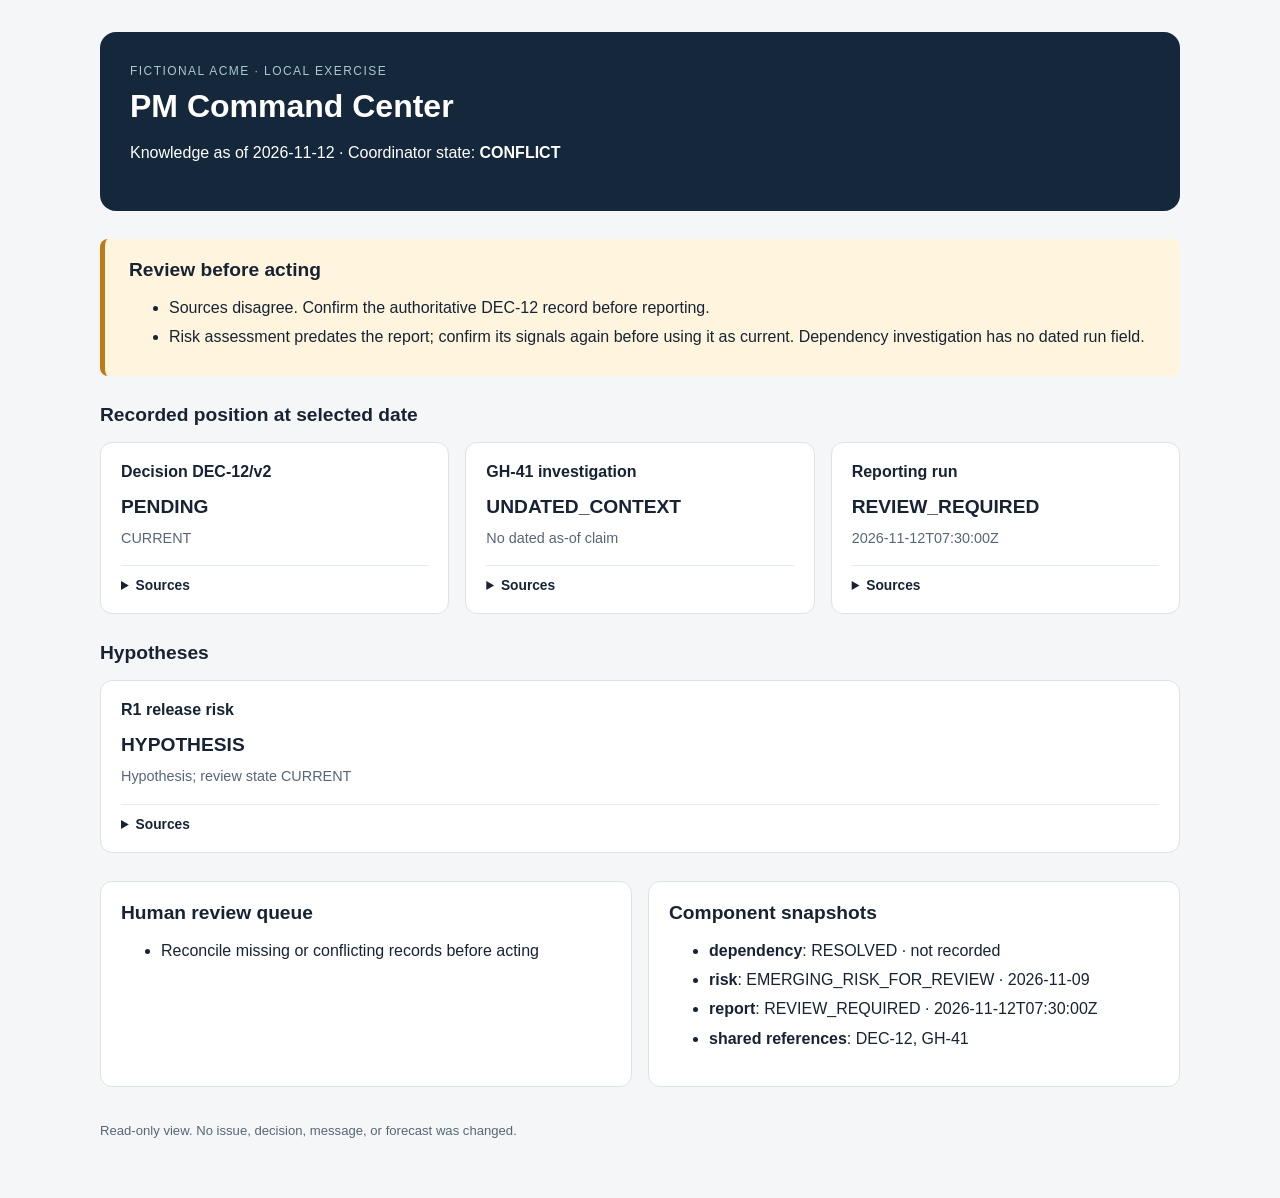
==== sample-outputs/ch11/b/index.html @ fd509533 "Add sample-outputs: real results for Chapters 4-15, with Command Center screenshots Generated by run" ====
<!doctype html><html lang="en"><head><meta charset="utf-8"><meta name="viewport" content="width=device-width, initial-scale=1"><title>Acme PM Command Center</title><style>:root { font-family: Arial, sans-serif; color: #172333; background: #f4f6f8; }
* { box-sizing: border-box; }
body { margin: 0; }
main { max-width: 1120px; margin: 0 auto; padding: 32px 20px 60px; }
header { background: #14273b; color: white; padding: 30px; border-radius: 16px; }
h1 { font-size: 2rem; margin: 8px 0 12px; }
h2 { font-size: 1.2rem; margin: 0 0 16px; }
h3 { font-size: 1rem; margin: 0 0 12px; }
p { line-height: 1.5; }
section { margin-top: 28px; }
.eyebrow { margin: 0; color: #a9c9d2; letter-spacing: .12em; font-size: .75rem; }
.notice { background: #fff5df; border-left: 5px solid #bd7b18; padding: 20px 24px; border-radius: 8px; }
.notice ul { margin-bottom: 0; }
.grid { display: grid; grid-template-columns: repeat(auto-fit, minmax(230px, 1fr)); gap: 16px; }
.card, .split > div { background: white; border: 1px solid #dce3e8; border-radius: 12px; padding: 20px; }
.value { font-weight: 700; font-size: 1.2rem; margin: 0; }
.quality { color: #576676; font-size: .9rem; margin: 6px 0 16px; }
.split { display: grid; grid-template-columns: repeat(auto-fit, minmax(280px, 1fr)); gap: 16px; }
li { margin: 7px 0; line-height: 1.4; overflow-wrap: anywhere; }
details { border-top: 1px solid #e6ebef; padding-top: 12px; font-size: .86rem; }
summary { cursor: pointer; font-weight: 700; }
footer { margin-top: 36px; font-size: .82rem; color: #576676; }
</style></head><body><main><header><p class="eyebrow">FICTIONAL ACME · LOCAL EXERCISE</p><h1>PM Command Center</h1><p>Knowledge as of 2026-11-12 · Coordinator state: <strong>CONFLICT</strong></p></header><section class="notice"><h2>Review before acting</h2><ul><li>Sources disagree. Confirm the authoritative DEC-12 record before reporting.</li><li>Risk assessment predates the report; confirm its signals again before using it as current. Dependency investigation has no dated run field.</li></ul></section><section><h2>Recorded position at selected date</h2><div class="grid"><article class="card"><h3>Decision DEC-12/v2</h3><p class="value">PENDING</p><p class="quality">CURRENT</p><details><summary>Sources</summary><ul><li>E-01: acme-practice-packet/inputs/decisions.csv</li></ul></details></article><article class="card"><h3>GH-41 investigation</h3><p class="value">UNDATED_CONTEXT</p><p class="quality">No dated as-of claim</p><details><summary>Sources</summary><ul><li>E-02: chapters/07-dependency-agent/example/expected-results.md</li></ul></details></article><article class="card"><h3>Reporting run</h3><p class="value">REVIEW_REQUIRED</p><p class="quality">2026-11-12T07:30:00Z</p><details><summary>Sources</summary><ul><li>Chapter 9 coordinator handoff</li></ul></details></article></div></section><section><h2>Hypotheses</h2><div class="grid"><article class="card"><h3>R1 release risk</h3><p class="value">HYPOTHESIS</p><p class="quality">Hypothesis; review state CURRENT</p><details><summary>Sources</summary><ul><li>E-03: chapters/09-one-agent-is-not-enough/example/fixtures/risk-a.json</li></ul></details></article></div></section><section class="split"><div><h2>Human review queue</h2><ul><li>Reconcile missing or conflicting records before acting</li></ul></div><div><h2>Component snapshots</h2><ul><li><strong>dependency</strong>: RESOLVED · not recorded</li><li><strong>risk</strong>: EMERGING_RISK_FOR_REVIEW · 2026-11-09</li><li><strong>report</strong>: REVIEW_REQUIRED · 2026-11-12T07:30:00Z</li><li><strong>shared references</strong>: DEC-12, GH-41</li></ul></div></section><footer>Read-only view. No issue, decision, message, or forecast was changed.</footer></main></body></html>
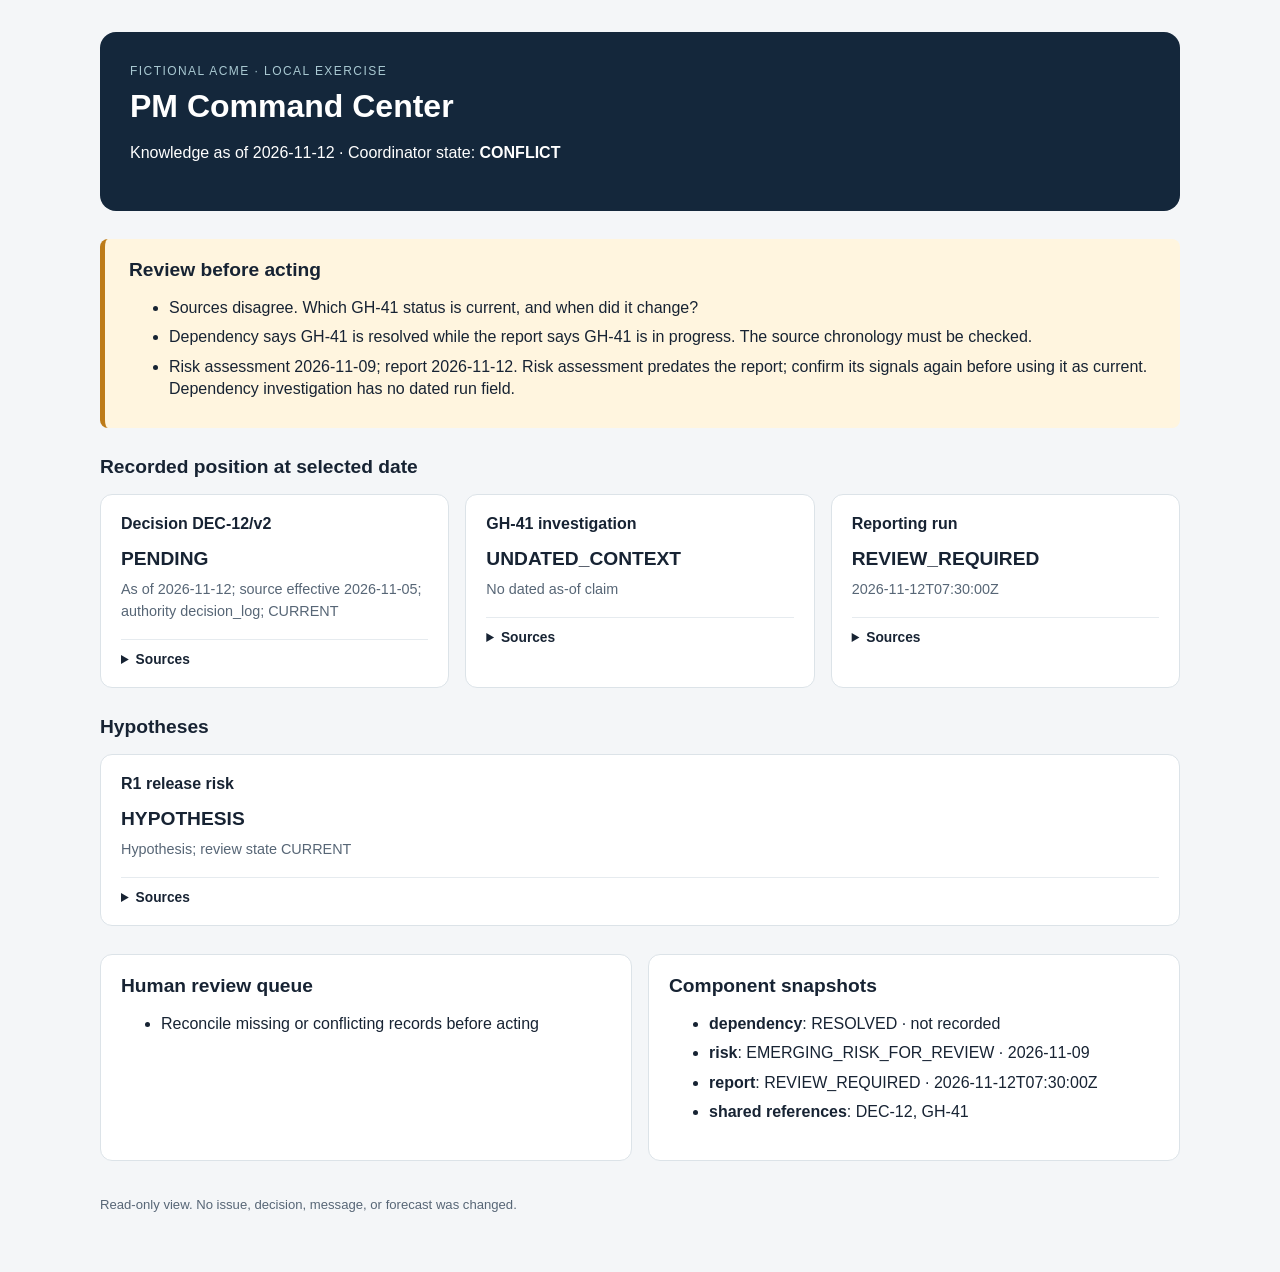
==== commit 240156c2: "Make all 15 chapter exercises reproducible and consistent with the manuscript Chapter-by-chapter fix" ====
--- a/sample-outputs/ch11/b/index.html
+++ b/sample-outputs/ch11/b/index.html
@@ -20,4 +20,4 @@
 details { border-top: 1px solid #e6ebef; padding-top: 12px; font-size: .86rem; }
 summary { cursor: pointer; font-weight: 700; }
 footer { margin-top: 36px; font-size: .82rem; color: #576676; }
-</style></head><body><main><header><p class="eyebrow">FICTIONAL ACME · LOCAL EXERCISE</p><h1>PM Command Center</h1><p>Knowledge as of 2026-11-12 · Coordinator state: <strong>CONFLICT</strong></p></header><section class="notice"><h2>Review before acting</h2><ul><li>Sources disagree. Confirm the authoritative DEC-12 record before reporting.</li><li>Risk assessment predates the report; confirm its signals again before using it as current. Dependency investigation has no dated run field.</li></ul></section><section><h2>Recorded position at selected date</h2><div class="grid"><article class="card"><h3>Decision DEC-12/v2</h3><p class="value">PENDING</p><p class="quality">CURRENT</p><details><summary>Sources</summary><ul><li>E-01: acme-practice-packet/inputs/decisions.csv</li></ul></details></article><article class="card"><h3>GH-41 investigation</h3><p class="value">UNDATED_CONTEXT</p><p class="quality">No dated as-of claim</p><details><summary>Sources</summary><ul><li>E-02: chapters/07-dependency-agent/example/expected-results.md</li></ul></details></article><article class="card"><h3>Reporting run</h3><p class="value">REVIEW_REQUIRED</p><p class="quality">2026-11-12T07:30:00Z</p><details><summary>Sources</summary><ul><li>Chapter 9 coordinator handoff</li></ul></details></article></div></section><section><h2>Hypotheses</h2><div class="grid"><article class="card"><h3>R1 release risk</h3><p class="value">HYPOTHESIS</p><p class="quality">Hypothesis; review state CURRENT</p><details><summary>Sources</summary><ul><li>E-03: chapters/09-one-agent-is-not-enough/example/fixtures/risk-a.json</li></ul></details></article></div></section><section class="split"><div><h2>Human review queue</h2><ul><li>Reconcile missing or conflicting records before acting</li></ul></div><div><h2>Component snapshots</h2><ul><li><strong>dependency</strong>: RESOLVED · not recorded</li><li><strong>risk</strong>: EMERGING_RISK_FOR_REVIEW · 2026-11-09</li><li><strong>report</strong>: REVIEW_REQUIRED · 2026-11-12T07:30:00Z</li><li><strong>shared references</strong>: DEC-12, GH-41</li></ul></div></section><footer>Read-only view. No issue, decision, message, or forecast was changed.</footer></main></body></html>+</style></head><body><main><header><p class="eyebrow">FICTIONAL ACME · LOCAL EXERCISE</p><h1>PM Command Center</h1><p>Knowledge as of 2026-11-12 · Coordinator state: <strong>CONFLICT</strong></p></header><section class="notice"><h2>Review before acting</h2><ul><li>Sources disagree. Which GH-41 status is current, and when did it change?</li><li>Dependency says GH-41 is resolved while the report says GH-41 is in progress. The source chronology must be checked.</li><li>Risk assessment 2026-11-09; report 2026-11-12. Risk assessment predates the report; confirm its signals again before using it as current. Dependency investigation has no dated run field.</li></ul></section><section><h2>Recorded position at selected date</h2><div class="grid"><article class="card"><h3>Decision DEC-12/v2</h3><p class="value">PENDING</p><p class="quality">As of 2026-11-12; source effective 2026-11-05; authority decision_log; CURRENT</p><details><summary>Sources</summary><ul><li>E-01: chapters/10-project-that-remembers/example/fixtures/decision-snapshot.md</li></ul></details></article><article class="card"><h3>GH-41 investigation</h3><p class="value">UNDATED_CONTEXT</p><p class="quality">No dated as-of claim</p><details><summary>Sources</summary><ul><li>E-02: sample-outputs/ch07/a/investigation.json</li></ul></details></article><article class="card"><h3>Reporting run</h3><p class="value">REVIEW_REQUIRED</p><p class="quality">2026-11-12T07:30:00Z</p><details><summary>Sources</summary><ul><li>Chapter 9 coordinator handoff</li></ul></details></article></div></section><section><h2>Hypotheses</h2><div class="grid"><article class="card"><h3>R1 release risk</h3><p class="value">HYPOTHESIS</p><p class="quality">Hypothesis; review state CURRENT</p><details><summary>Sources</summary><ul><li>E-03: chapters/10-project-that-remembers/example/fixtures/risk-snapshot.md</li></ul></details></article></div></section><section class="split"><div><h2>Human review queue</h2><ul><li>Reconcile missing or conflicting records before acting</li></ul></div><div><h2>Component snapshots</h2><ul><li><strong>dependency</strong>: RESOLVED · not recorded</li><li><strong>risk</strong>: EMERGING_RISK_FOR_REVIEW · 2026-11-09</li><li><strong>report</strong>: REVIEW_REQUIRED · 2026-11-12T07:30:00Z</li><li><strong>shared references</strong>: DEC-12, GH-41</li></ul></div></section><footer>Read-only view. No issue, decision, message, or forecast was changed.</footer></main></body></html>
